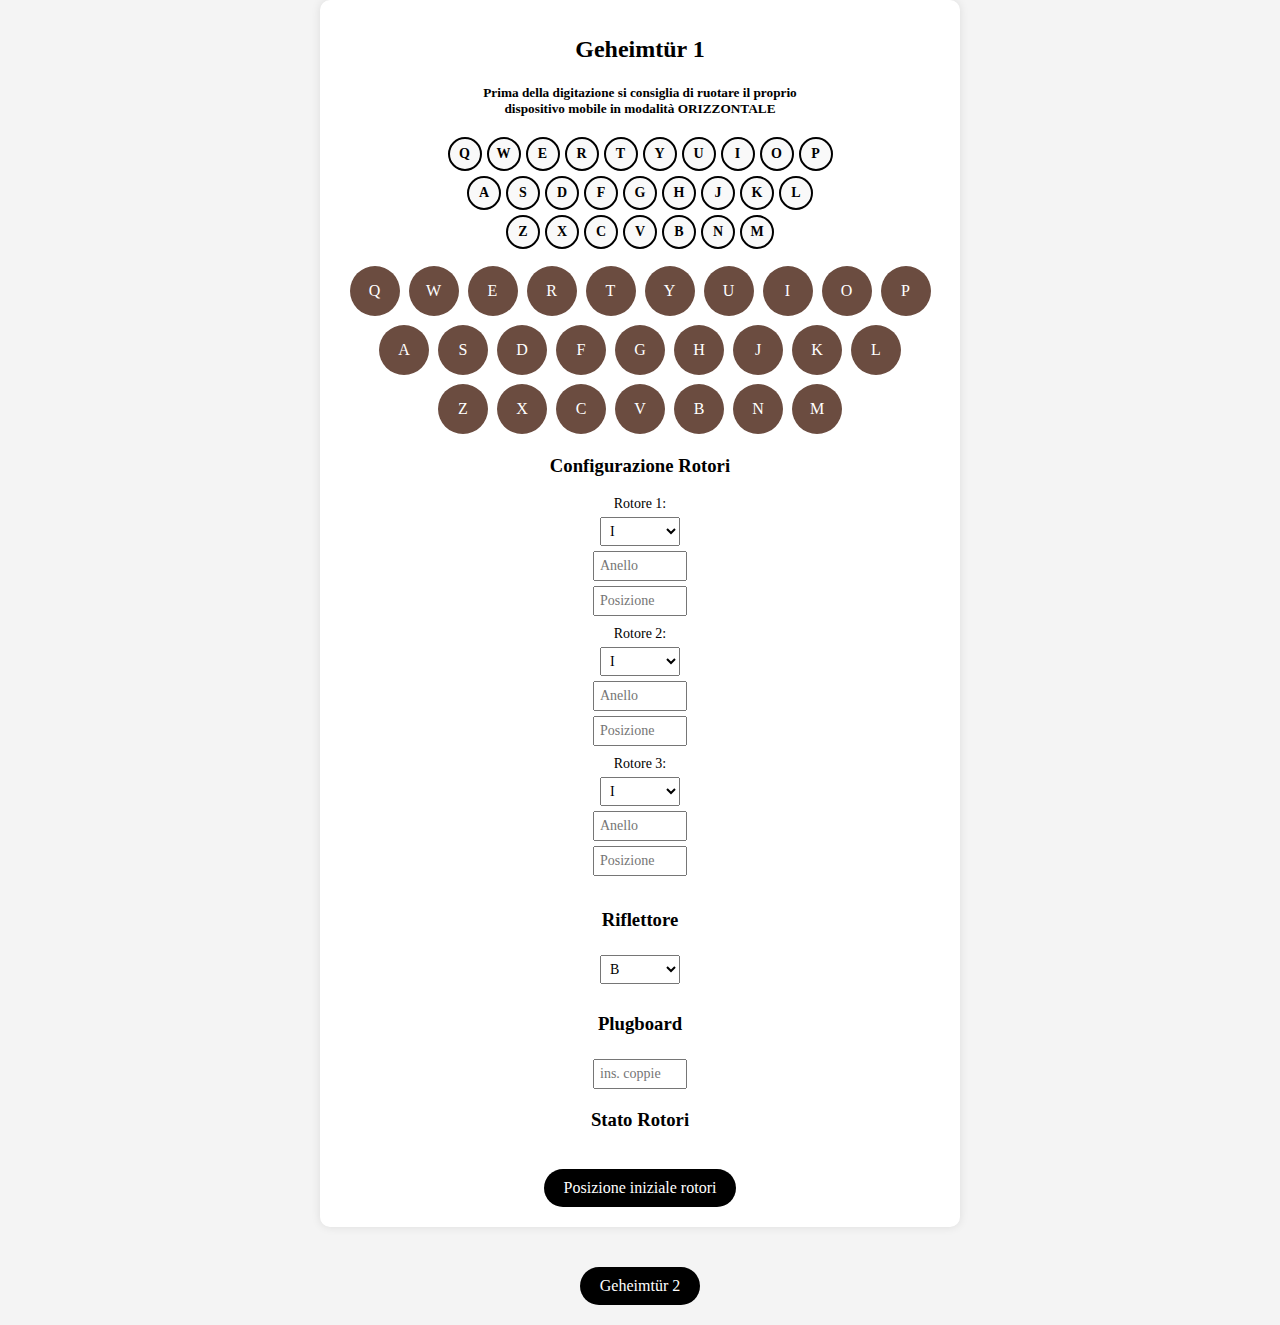
==== index.html @ ee452839 "Update index.html" ====
<!DOCTYPE html>
<html lang="it">
<head>
    <meta charset="UTF-8">
    <meta name="viewport" content="width=device-width, initial-scale=1.0">
    <title>EN?DECR2nik1v</title>
    <link rel="stylesheet" href="https://fonts.googleapis.com/css2?family=Dancing+Script:wght@400;700&display=swap">
    <link rel="stylesheet" href="styles.css">
</head>
<body>
    <div class="container">
        <h1>Geheimtür 1</h1>
        <h5>Prima della digitazione si consiglia di ruotare il proprio <br> 
        dispositivo mobile in modalità ORIZZONTALE</h5>

        <!-- Tastiera (non cliccabile) -->
        <div class="output-keyboard">
            <div class="row">
                <div class="output-letter" data-letter="Q">Q</div>
                <div class="output-letter" data-letter="W">W</div>
                <div class="output-letter" data-letter="E">E</div>
                <div class="output-letter" data-letter="R">R</div>
                <div class="output-letter" data-letter="T">T</div>
                <div class="output-letter" data-letter="Y">Y</div>
                <div class="output-letter" data-letter="U">U</div>
                <div class="output-letter" data-letter="I">I</div>
                <div class="output-letter" data-letter="O">O</div>
                <div class="output-letter" data-letter="P">P</div>
            </div>
            <div class="row">
                <div class="output-letter" data-letter="A">A</div>
                <div class="output-letter" data-letter="S">S</div>
                <div class="output-letter" data-letter="D">D</div>
                <div class="output-letter" data-letter="F">F</div>
                <div class="output-letter" data-letter="G">G</div>
                <div class="output-letter" data-letter="H">H</div>
                <div class="output-letter" data-letter="J">J</div>
                <div class="output-letter" data-letter="K">K</div>
                <div class="output-letter" data-letter="L">L</div>
            </div>
            <div class="row">
                <div class="output-letter" data-letter="Z">Z</div>
                <div class="output-letter" data-letter="X">X</div>
                <div class="output-letter" data-letter="C">C</div>
                <div class="output-letter" data-letter="V">V</div>
                <div class="output-letter" data-letter="B">B</div>
                <div class="output-letter" data-letter="N">N</div>
                <div class="output-letter" data-letter="M">M</div>
            </div>
        </div>

        <!-- Tastiera (cliccabile) -->
        <div class="input-keyboard">
            <div class="row">
                <button data-letter="Q">Q</button>
                <button data-letter="W">W</button>
                <button data-letter="E">E</button>
                <button data-letter="R">R</button>
                <button data-letter="T">T</button>
                <button data-letter="Y">Y</button>
                <button data-letter="U">U</button>
                <button data-letter="I">I</button>
                <button data-letter="O">O</button>
                <button data-letter="P">P</button>
            </div>
            <div class="row">
                <button data-letter="A">A</button>
                <button data-letter="S">S</button>
                <button data-letter="D">D</button>
                <button data-letter="F">F</button>
                <button data-letter="G">G</button>
                <button data-letter="H">H</button>
                <button data-letter="J">J</button>
                <button data-letter="K">K</button>
                <button data-letter="L">L</button>
            </div>
            <div class="row">
                <button data-letter="Z">Z</button>
                <button data-letter="X">X</button>
                <button data-letter="C">C</button>
                <button data-letter="V">V</button>
                <button data-letter="B">B</button>
                <button data-letter="N">N</button>
                <button data-letter="M">M</button>
            </div>
        </div>

        <!-- Configurazione rotori -->
        <div class="rotor-config">
            <h3>Configurazione Rotori</h3>
            <div class="rotor">
                <label for="rotor1">Rotore 1:</label>
                <select id="rotor1">
                    <option value="I">I</option>
                    <option value="II">II</option>
                    <option value="III">III</option>
                    <option value="IV">IV</option>
                    <option value="V">V</option>
                </select>
                <input type="number" id="ring1" min="0" max="25" placeholder="Anello">
                <input type="text" id="pos1" maxlength="1" placeholder="Posizione">
            </div>
            <div class="rotor">
                <label for="rotor2">Rotore 2:</label>
                <select id="rotor2">
                    <option value="I">I</option>
                    <option value="II">II</option>
                    <option value="III">III</option>
                    <option value="IV">IV</option>
                    <option value="V">V</option>
                </select>
                <input type="number" id="ring2" min="0" max="25" placeholder="Anello">
                <input type="text" id="pos2" maxlength="1" placeholder="Posizione">
            </div>
            <div class="rotor">
                <label for="rotor3">Rotore 3:</label>
                <select id="rotor3">
                    <option value="I">I</option>
                    <option value="II">II</option>
                    <option value="III">III</option>
                    <option value="IV">IV</option>
                    <option value="V">V</option>
                </select>
                <input type="number" id="ring3" min="0" max="25" placeholder="Anello">
                <input type="text" id="pos3" maxlength="1" placeholder="Posizione">
            </div>
        </div>

        <!-- Configurazione del riflettore -->
        <div class="reflector-config">
            <h3>Riflettore</h3>
            <select id="reflector">
                <option value="B">B</option>
                <option value="C">C</option>
                <option value="ThinB">TB</option>
                <option value="ThinC">TC</option>
            </select>
        </div>

        <!-- plugboard -->
        <div class="plugboard-config">
            <h3>Plugboard</h3>
            <input type="text" id="plugboard" placeholder="ins. coppie">
        </div>

        <!-- barra di stato dei rotori -->
        <div class="rotor-state">
            <h3>Stato Rotori</h3>
            <div id="rotorStateDisplay"></div>
        </div>

        <!-- per resettare i rotori allo stato di partenza -->
        <button id="resetRotorsBtn">Posizione iniziale rotori</button>
    </div>

    <script src="enigma.js"></script>
    <script>
        let enigma;

        function initializeEnigma() {
            const rotor1 = new Rotor(
                ROTORS[document.getElementById('rotor1').value].wiring,
                ROTORS[document.getElementById('rotor1').value].notch,
                parseInt(document.getElementById('ring1').value),
                document.getElementById('pos1').value.toUpperCase().charCodeAt(0) - 65
            );
            const rotor2 = new Rotor(
                ROTORS[document.getElementById('rotor2').value].wiring,
                ROTORS[document.getElementById('rotor2').value].notch,
                parseInt(document.getElementById('ring2').value),
                document.getElementById('pos2').value.toUpperCase().charCodeAt(0) - 65
            );
            const rotor3 = new Rotor(
                ROTORS[document.getElementById('rotor3').value].wiring,
                ROTORS[document.getElementById('rotor3').value].notch,
                parseInt(document.getElementById('ring3').value),
                document.getElementById('pos3').value.toUpperCase().charCodeAt(0) - 65
            );

            const reflector = new Reflector(REFLECTORS[document.getElementById('reflector').value]);
            const plugboard = new Plugboard(document.getElementById('plugboard').value.toUpperCase());

            enigma = new ENMC([rotor1, rotor2, rotor3], reflector, plugboard);
        }

        document.querySelectorAll('.input-keyboard button').forEach(button => {
            button.addEventListener('click', () => {
                if (!enigma) initializeEnigma();

                const letter = button.getAttribute('data-letter');
                const encodedLetter = enigma.encodeCharacter(letter);

                // Illumina la lettera della tastiera sopra dio can, ma alla fine è una funz di css
                document.querySelectorAll('.output-letter').forEach(outputLetter => {
                    outputLetter.classList.remove('active');
                    if (outputLetter.getAttribute('data-letter') === encodedLetter) {
                        outputLetter.classList.add('active');
                    }
                });

                // questo coso aggiorna lo stato rotori
                const rotorState = enigma.getState();
                document.getElementById('rotorStateDisplay').textContent = `Rotore 1: ${rotorState[0]}, Rotore 2: ${rotorState[1]}, Rotore 3: ${rotorState[2]}`;
            });
        });

        document.getElementById('resetRotorsBtn').addEventListener('click', () => {
            if (enigma) {
                const positions = [
                    document.getElementById('pos1').value.toUpperCase().charCodeAt(0) - 65,
                    document.getElementById('pos2').value.toUpperCase().charCodeAt(0) - 65,
                    document.getElementById('pos3').value.toUpperCase().charCodeAt(0) - 65
                ];
                enigma.resetRotors(positions);
                const rotorState = enigma.getState();
                document.getElementById('rotorStateDisplay').textContent = `Rotore 1: ${rotorState[0]}, Rotore 2: ${rotorState[1]}, Rotore 3: ${rotorState[2]}`;
            }
        });
    </script>
    <div class="link-button-container">
        <a href="code.html"><button class="link-button">Geheimtür 2</button></a>
    </div>
</body>
</html>


<!-- nik1v -->
---- styles.css ----
body {
  font-family:'Times New Roman', Times, serif;
  background-color: #f4f4f4;
  color: #000000;
  margin: 0;
  padding: 0;
  display: flex;
  justify-content: center;
  align-items: center;
  min-height: 100vh;
}

.container {
  background-color: #fff;
  padding: 20px;
  border-radius: 10px;
  box-shadow: 0 0 10px rgba(0, 0, 0, 0.1);
  width: 90%; 
  max-width: 600px; 
  text-align: center;
}

h1 {
  text-align: center;
  margin-bottom: 20px;
  font-size: 24px; 
}

h5 {
  text-align: center; 
  margin-bottom: 20px; 
}

.output-keyboard, .input-keyboard {
  display: flex;
  flex-direction: column;
  gap: 5px; 
  margin-bottom: 15px;
}

.row {
  display: flex;
  justify-content: center;
  gap: 5px; 
}

.output-letter {
  width: 30px; 
  height: 30px; 
  display: flex;
  justify-content: center;
  align-items: center;
  border: 2px solid #000000;
  border-radius: 50%;
  background-color: #f9f9f9;
  font-size: 14px; 
  font-weight: bold;
  cursor: default;
}

.output-letter.active {
  background-color: #ffe81c;
  color: #000000;
}

.input-keyboard button {
  width: 50px; 
  height: 50px; 
  display: flex;
  justify-content: center;
  align-items: center;
  font-family: 'Times New Roman', Times, serif;
  font-size: 16px; 
  border: none;
  border-radius: 50%;
  background-color: #6b4c40;
  color: #fff;
  cursor: pointer;
  margin: 2px;
}

.input-keyboard button:hover {
  background-color: #c99b55;
}

.rotor-config, .reflector-config, .plugboard-config {
  margin-bottom: 15px;
}

.rotor, .reflector-config, .plugboard-config {
  display: flex;
  flex-direction: column; 
  align-items: center;
  gap: 5px; 
  margin-bottom: 10px;
  font-family: 'Times New Roman', Times, serif;
}

.rotor label, .reflector-config label, .plugboard-config label {
  width: auto; 
  font-size: 14px; 
}

.rotor input, .rotor select, .reflector-config select, .plugboard-config input {
  padding: 5px;
  width: 80px; 
  font-size: 14px; 
  font-family: 'Times New Roman', Times, serif;
}

.rotor-state {
  margin-top: 20px;
  text-align: center;
}

#rotorStateDisplay {
  font-size: 16px;
  font-weight: bold;
  color: #000000;
}
#resetRotorsBtn {
  background-color: #000000;
  color: #ffffff;
  border: none;
  border-radius: 25px;
  padding: 10px 20px;
  font-family: 'Times New Roman', Times, serif;
  font-size: 16px;
  cursor: pointer;
  transition: background-color 0.3s ease;
  margin-top: 20px;
}

#resetRotorsBtn:hover {
  background-color: #333333;
}

@media (max-width: 480px) {
  .container {
    padding: 10px;
  }

  h1 {
    font-size: 20px; 
  }

  .output-letter, .input-keyboard button {
    width: 25px; 
    height: 25px; 
    font-size: 12px; 
    font-family: 'Times New Roman', Times, serif;
  }

  .rotor input, .rotor select, .reflector-config select, .plugboard-config input {
    width: 70px; 
    font-size: 12px; 
    font-family: 'Times New Roman', Times, serif;
  }
}

body {
  display: flex;
  flex-direction: column;
  justify-content: center;
  align-items: center;
  min-height: 100vh;
  margin: 0;
  padding: 0px; 
}

.container {
  background-color: #fff;
  padding: 20px;
  border-radius: 10px;
  box-shadow: 0 0 10px rgba(0, 0, 0, 0.1);
  width: 90%;
  max-width: 600px;
  text-align: center;
  margin-bottom: 20px; 
}

.link-button-container {
  margin-top: auto; 
  text-align: center;
  width: 15%;
  padding: 20px 0; /* serve per spaziare il pulsante eheh*/
}

.link-button {
  background-color: #000000; /* Sfondo nero */
  color: #ffffff; /* Testo bianco */
  border: none;
  border-radius: 25px; /*serve a fare i bordi stondati*/
  padding: 10px 20px;
  font-family: 'Times New Roman', Times, serif;
  font-size: 16px;
  cursor: pointer;
  transition: background-color 0.3s ease;
}

.link-button:hover {
  background-color: #333333; 
}

/*ammetto che css fa proprio cagare. potrò anche ricredermi, ma è super scomodo.. mi farai sapere*/


/* nik1v */
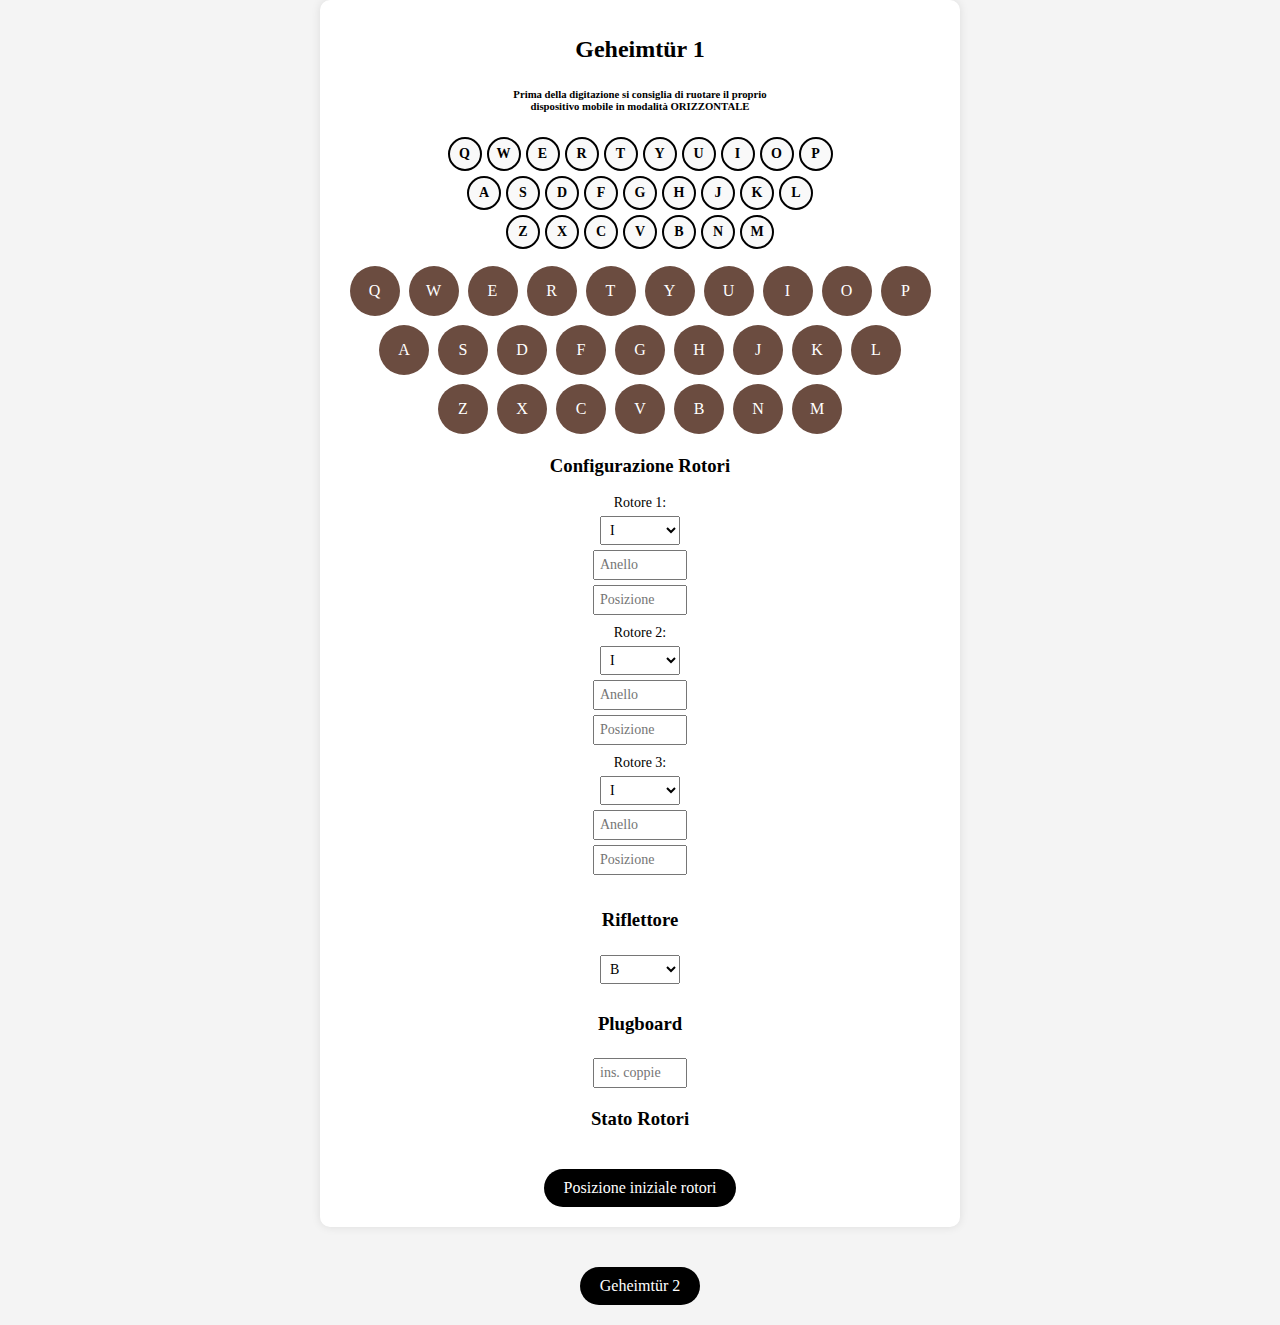
==== commit d22cce74: "Update index.html" ====
--- a/index.html
+++ b/index.html
@@ -10,8 +10,8 @@
 <body>
     <div class="container">
         <h1>Geheimtür 1</h1>
-        <h5>Prima della digitazione si consiglia di ruotare il proprio <br> 
-        dispositivo mobile in modalità ORIZZONTALE</h5>
+        <h6>Prima della digitazione si consiglia di ruotare il proprio <br> 
+        dispositivo mobile in modalità ORIZZONTALE</h6>
 
         <!-- Tastiera (non cliccabile) -->
         <div class="output-keyboard">
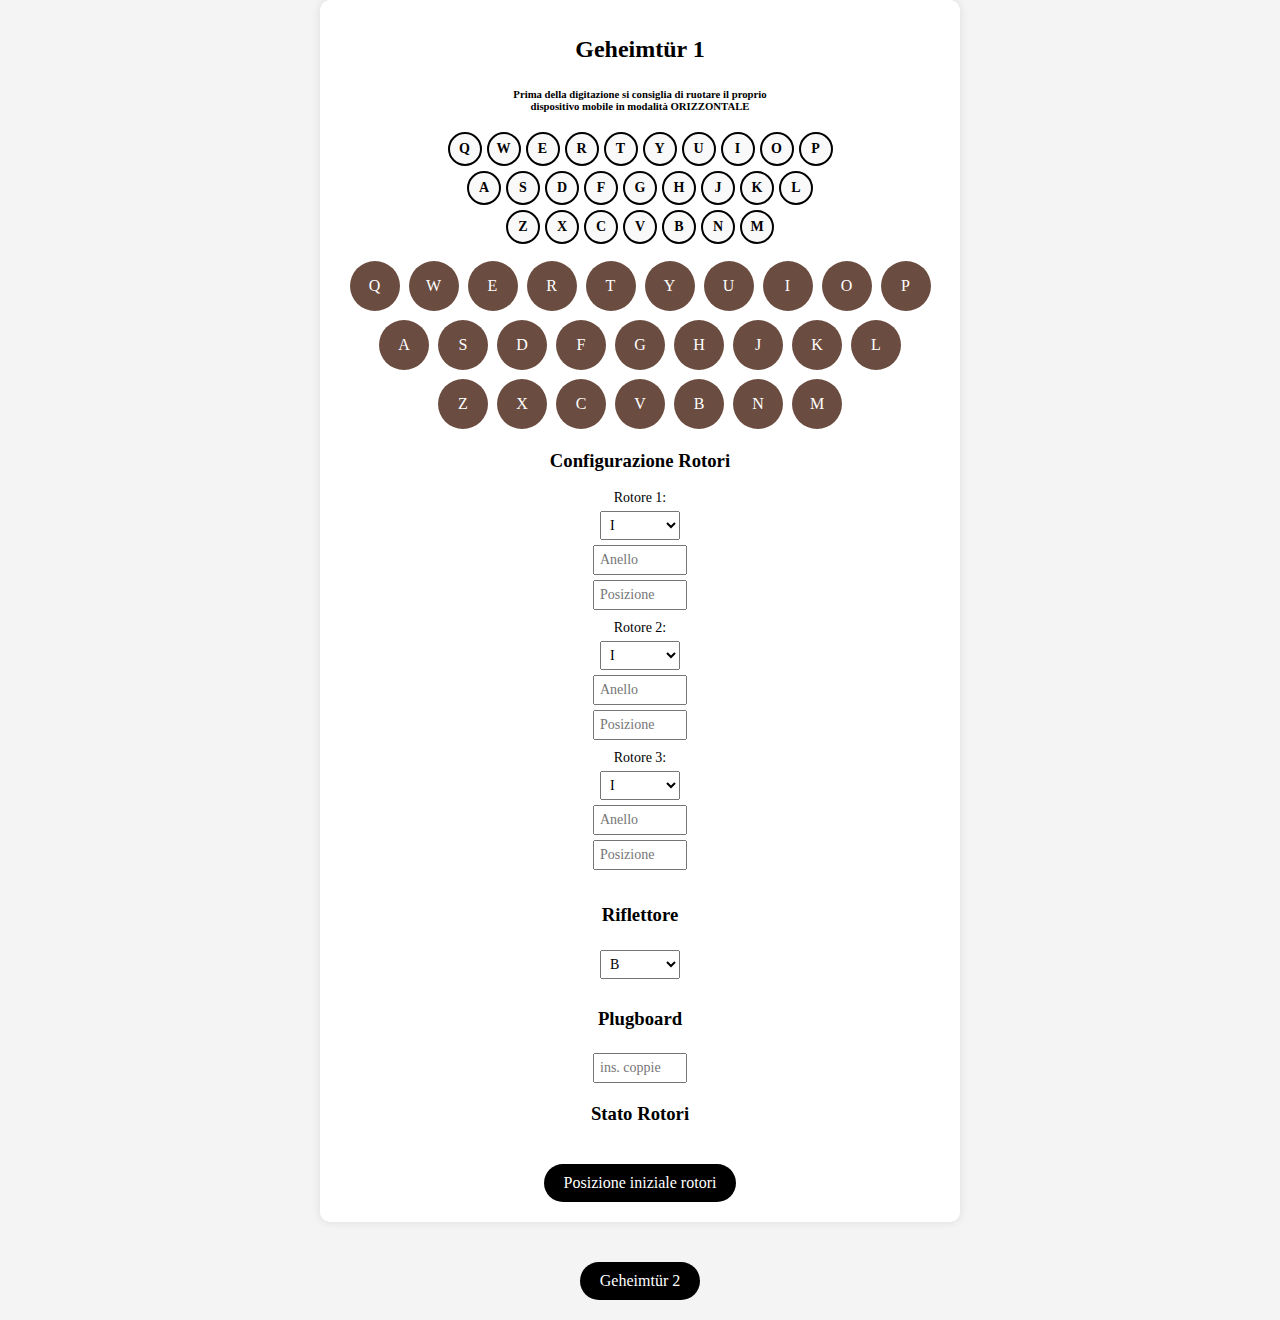
==== commit c1ec2d25: "Update index.html" ====
--- a/index.html
+++ b/index.html
@@ -12,8 +12,8 @@
         <h1>Geheimtür 1</h1>
         <h6>Prima della digitazione si consiglia di ruotare il proprio <br> 
         dispositivo mobile in modalità ORIZZONTALE</h6>
-
-        <!-- Tastiera (non cliccabile) -->
+        
+        <!-- Tastiera (non cliccabile!) -->
         <div class="output-keyboard">
             <div class="row">
                 <div class="output-letter" data-letter="Q">Q</div>
--- a/styles.css
+++ b/styles.css
@@ -26,7 +26,7 @@
   font-size: 24px; 
 }
 
-h5 {
+h6 {
   text-align: center; 
   margin-bottom: 20px; 
 }
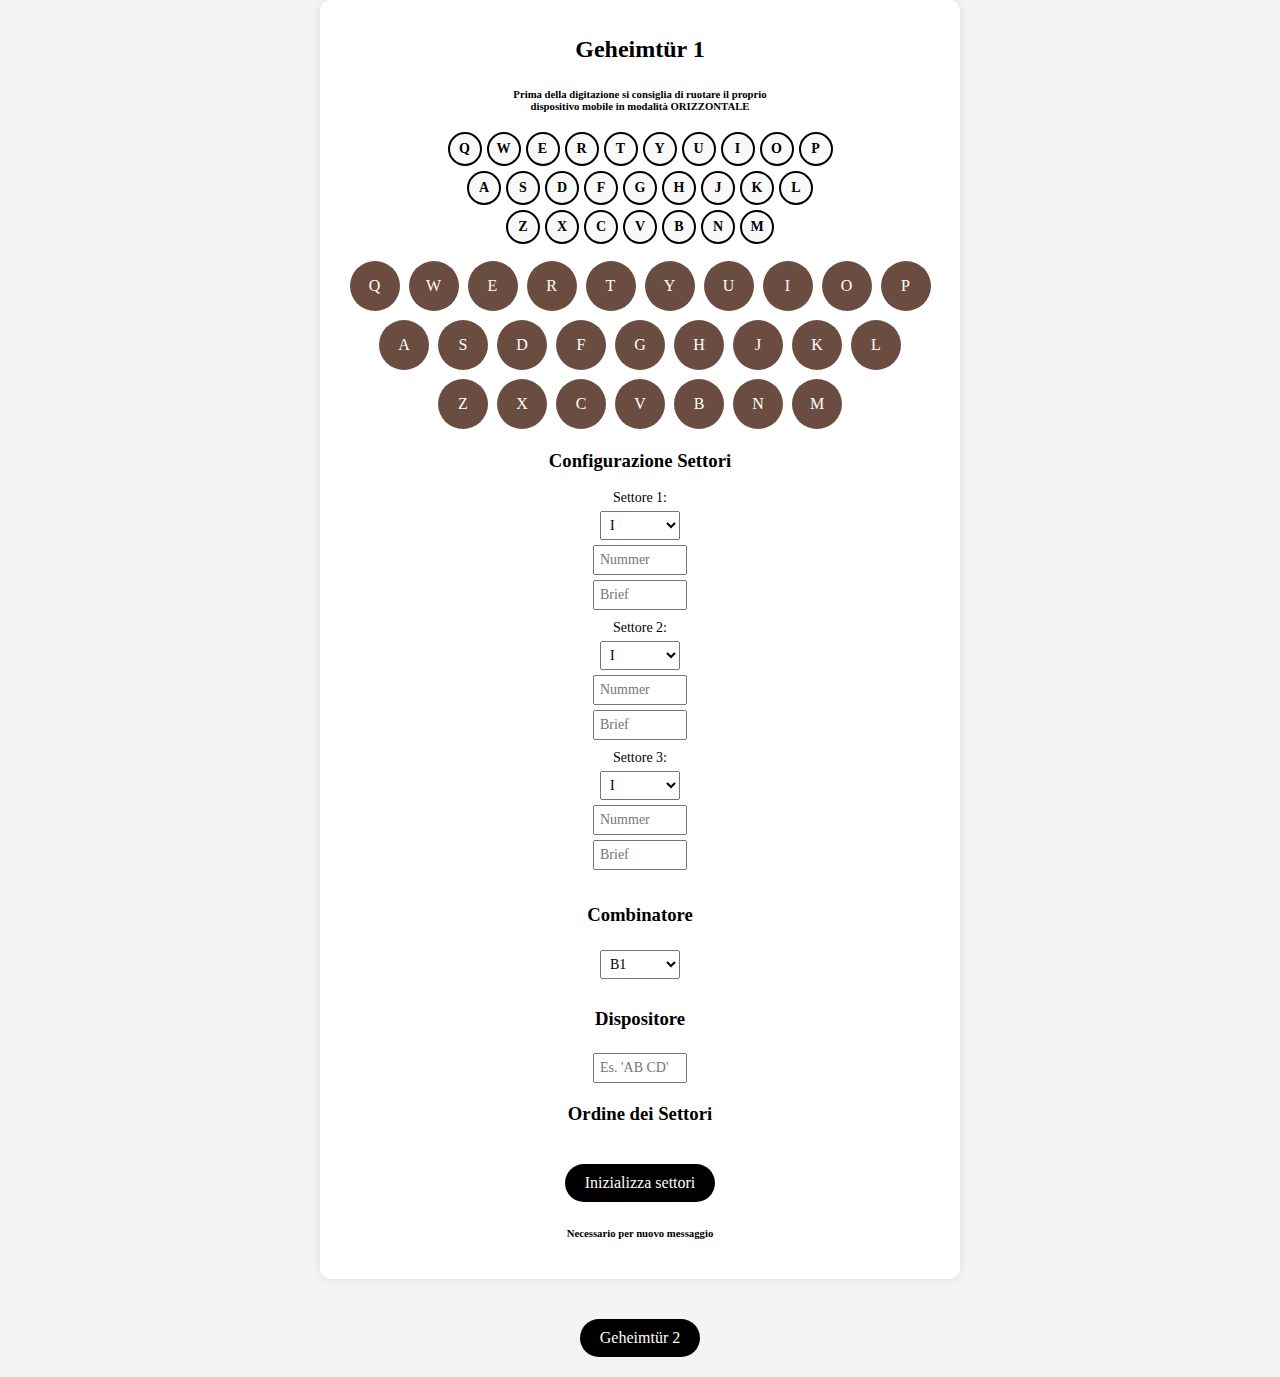
==== commit 5dd64e29: "Update index.html" ====
--- a/index.html
+++ b/index.html
@@ -87,9 +87,9 @@
 
         <!-- Configurazione rotori -->
         <div class="rotor-config">
-            <h3>Configurazione Rotori</h3>
+            <h3>Configurazione Settori</h3>
             <div class="rotor">
-                <label for="rotor1">Rotore 1:</label>
+                <label for="rotor1">Settore 1:</label>
                 <select id="rotor1">
                     <option value="I">I</option>
                     <option value="II">II</option>
@@ -97,11 +97,11 @@
                     <option value="IV">IV</option>
                     <option value="V">V</option>
                 </select>
-                <input type="number" id="ring1" min="0" max="25" placeholder="Anello">
-                <input type="text" id="pos1" maxlength="1" placeholder="Posizione">
+                <input type="number" id="ring1" min="0" max="25" placeholder="Nummer">
+                <input type="text" id="pos1" maxlength="1" placeholder="Brief">
             </div>
             <div class="rotor">
-                <label for="rotor2">Rotore 2:</label>
+                <label for="rotor2">Settore 2:</label>
                 <select id="rotor2">
                     <option value="I">I</option>
                     <option value="II">II</option>
@@ -109,11 +109,11 @@
                     <option value="IV">IV</option>
                     <option value="V">V</option>
                 </select>
-                <input type="number" id="ring2" min="0" max="25" placeholder="Anello">
-                <input type="text" id="pos2" maxlength="1" placeholder="Posizione">
+                <input type="number" id="ring2" min="0" max="25" placeholder="Nummer">
+                <input type="text" id="pos2" maxlength="1" placeholder="Brief">
             </div>
             <div class="rotor">
-                <label for="rotor3">Rotore 3:</label>
+                <label for="rotor3">Settore 3:</label>
                 <select id="rotor3">
                     <option value="I">I</option>
                     <option value="II">II</option>
@@ -121,36 +121,37 @@
                     <option value="IV">IV</option>
                     <option value="V">V</option>
                 </select>
-                <input type="number" id="ring3" min="0" max="25" placeholder="Anello">
-                <input type="text" id="pos3" maxlength="1" placeholder="Posizione">
+                <input type="number" id="ring3" min="0" max="25" placeholder="Nummer">
+                <input type="text" id="pos3" maxlength="1" placeholder="Brief">
             </div>
         </div>
 
         <!-- Configurazione del riflettore -->
         <div class="reflector-config">
-            <h3>Riflettore</h3>
+            <h3>Combinatore</h3>
             <select id="reflector">
-                <option value="B">B</option>
-                <option value="C">C</option>
-                <option value="ThinB">TB</option>
-                <option value="ThinC">TC</option>
+                <option value="B">B1</option>
+                <option value="C">C1</option>
+                <option value="ThinB">B2</option>
+                <option value="ThinC">C2</option>
             </select>
         </div>
 
         <!-- plugboard -->
         <div class="plugboard-config">
-            <h3>Plugboard</h3>
-            <input type="text" id="plugboard" placeholder="ins. coppie">
+            <h3>Dispositore</h3>
+            <input type="text" id="plugboard" placeholder="Es. 'AB CD'">
         </div>
 
         <!-- barra di stato dei rotori -->
         <div class="rotor-state">
-            <h3>Stato Rotori</h3>
+            <h3>Ordine dei Settori</h3>
             <div id="rotorStateDisplay"></div>
         </div>
 
         <!-- per resettare i rotori allo stato di partenza -->
-        <button id="resetRotorsBtn">Posizione iniziale rotori</button>
+        <button id="resetRotorsBtn">Inizializza settori </button>
+        <h6>Necessario per nuovo messaggio</h6>
     </div>
 
     <script src="enigma.js"></script>
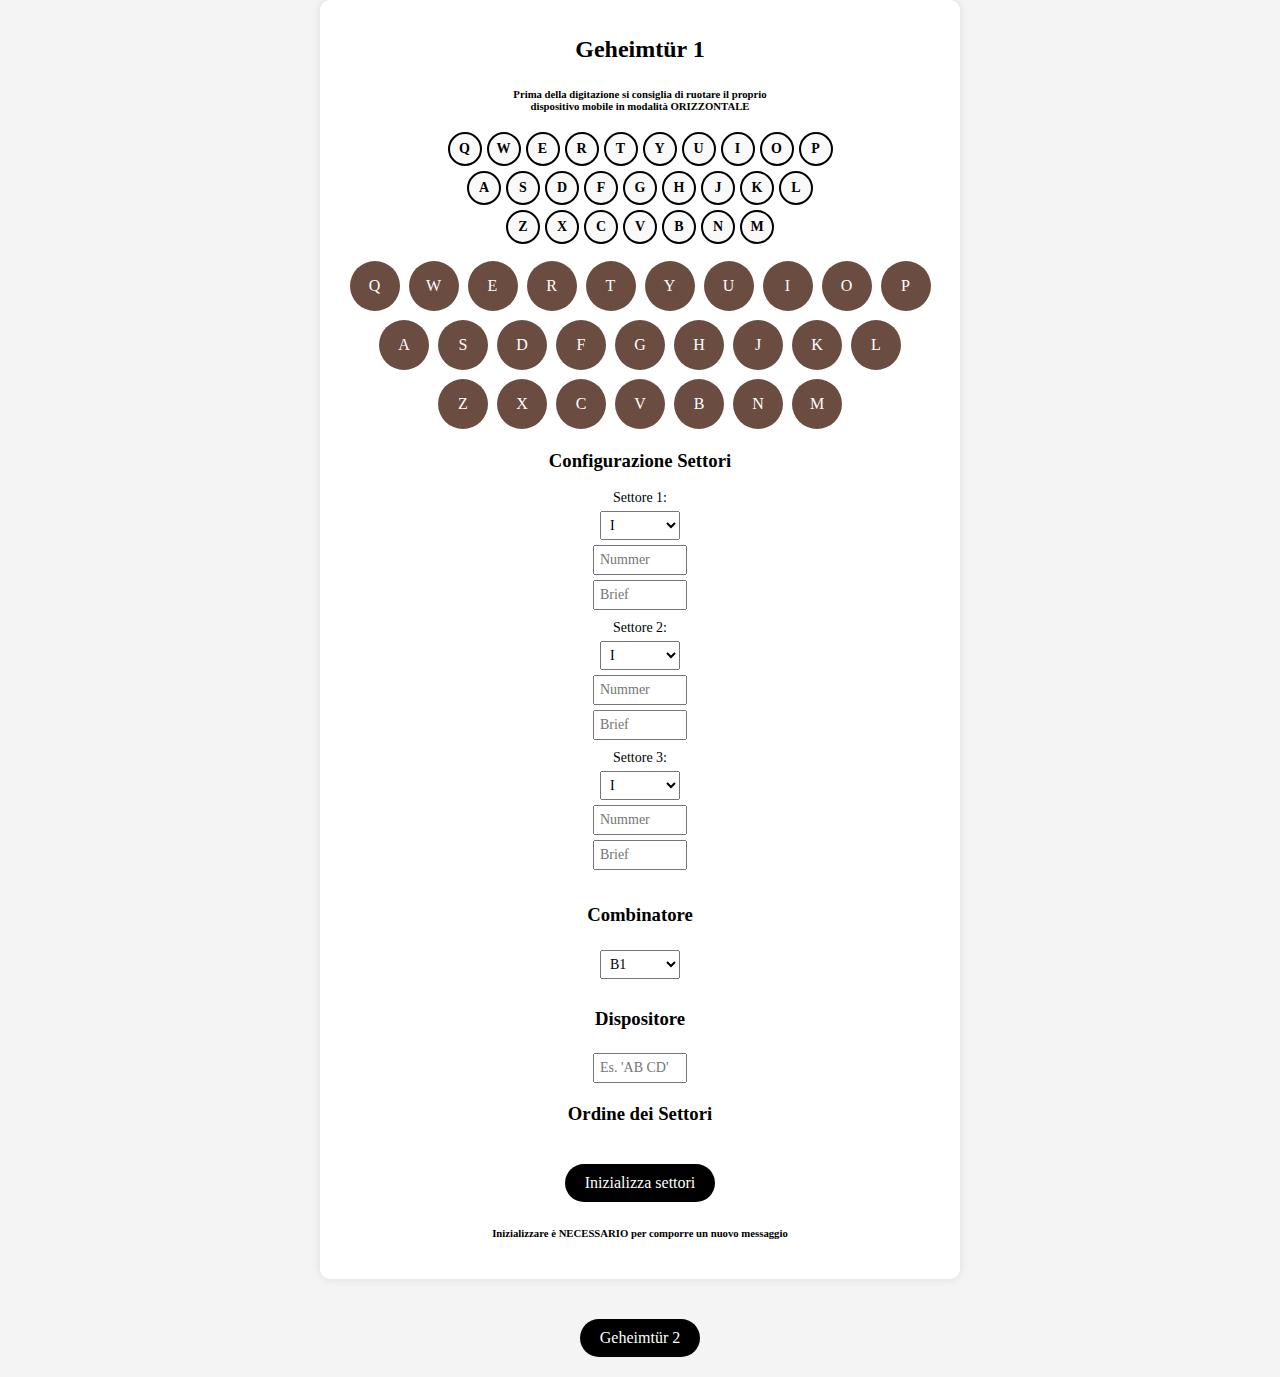
==== commit 147e2a24: "Update index.html" ====
--- a/index.html
+++ b/index.html
@@ -150,8 +150,8 @@
         </div>
 
         <!-- per resettare i rotori allo stato di partenza -->
-        <button id="resetRotorsBtn">Inizializza settori </button>
-        <h6>Necessario per nuovo messaggio</h6>
+        <button id="resetRotorsBtn">Inizializza settori</button>
+        <h6>Inizializzare è NECESSARIO per comporre un nuovo messaggio</h6>
     </div>
 
     <script src="enigma.js"></script>
@@ -201,7 +201,7 @@
 
                 // questo coso aggiorna lo stato rotori
                 const rotorState = enigma.getState();
-                document.getElementById('rotorStateDisplay').textContent = `Rotore 1: ${rotorState[0]}, Rotore 2: ${rotorState[1]}, Rotore 3: ${rotorState[2]}`;
+                document.getElementById('rotorStateDisplay').textContent = `Settore 1: ${rotorState[0]}, Settore 2: ${rotorState[1]}, Settore 3: ${rotorState[2]}`;
             });
         });
 
@@ -214,7 +214,7 @@
                 ];
                 enigma.resetRotors(positions);
                 const rotorState = enigma.getState();
-                document.getElementById('rotorStateDisplay').textContent = `Rotore 1: ${rotorState[0]}, Rotore 2: ${rotorState[1]}, Rotore 3: ${rotorState[2]}`;
+                document.getElementById('rotorStateDisplay').textContent = `Settore 1: ${rotorState[0]}, Settore 2: ${rotorState[1]}, Settore 3: ${rotorState[2]}`;
             }
         });
     </script>
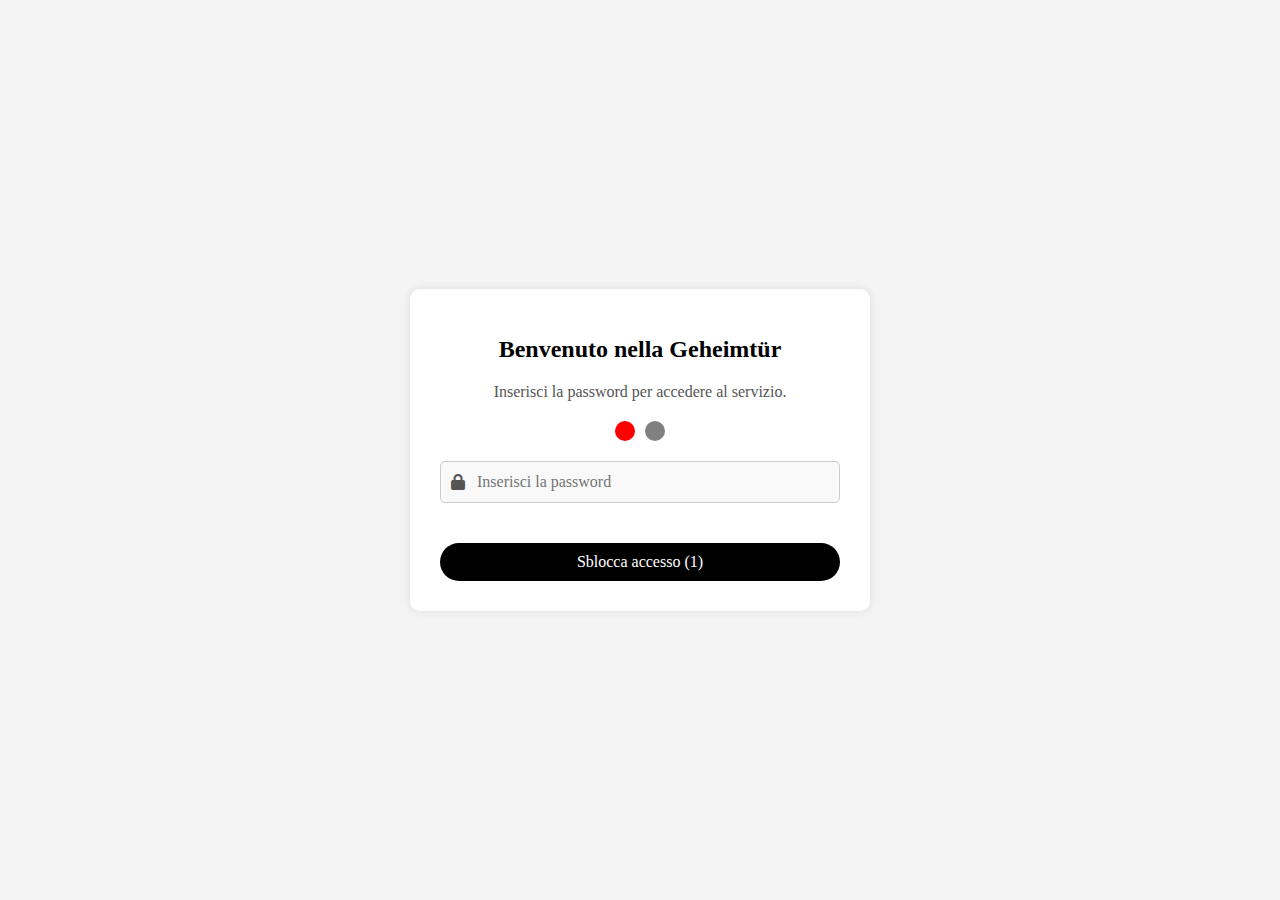
==== commit e07c1f92: "Rimossi file obsoleti, aggiornato il design, aggiunta schermata start" ====
--- a/index.html
+++ b/index.html
@@ -3,226 +3,53 @@
 <head>
     <meta charset="UTF-8">
     <meta name="viewport" content="width=device-width, initial-scale=1.0">
-    <title>EN?DECR2nik1v</title>
-    <link rel="stylesheet" href="https://fonts.googleapis.com/css2?family=Dancing+Script:wght@400;700&display=swap">
-    <link rel="stylesheet" href="styles.css">
+    <title>Benvenuto</title>
+    <link rel="stylesheet" href="startindex.css">
+    <link rel="stylesheet" href="https://cdnjs.cloudflare.com/ajax/libs/font-awesome/6.0.0-beta3/css/all.min.css">
 </head>
 <body>
     <div class="container">
-        <h1>Geheimtür 1</h1>
-        <h6>Prima della digitazione si consiglia di ruotare il proprio <br> 
-        dispositivo mobile in modalità ORIZZONTALE</h6>
+        <h1>Benvenuto nella Geheimtür</h1>
+        <p>Inserisci la password per accedere al servizio.</p>
         
-        <!-- Tastiera (non cliccabile!) -->
-        <div class="output-keyboard">
-            <div class="row">
-                <div class="output-letter" data-letter="Q">Q</div>
-                <div class="output-letter" data-letter="W">W</div>
-                <div class="output-letter" data-letter="E">E</div>
-                <div class="output-letter" data-letter="R">R</div>
-                <div class="output-letter" data-letter="T">T</div>
-                <div class="output-letter" data-letter="Y">Y</div>
-                <div class="output-letter" data-letter="U">U</div>
-                <div class="output-letter" data-letter="I">I</div>
-                <div class="output-letter" data-letter="O">O</div>
-                <div class="output-letter" data-letter="P">P</div>
+        <!-- led -->
+        <div class="led-container">
+            <div class="led-red active"></div>
+            <div class="led-green"></div>
+        </div>
+        
+        <div class="input-group password-input">
+            <i class="fas fa-lock icon"></i>
+            <input type="password" id="passwordInput" placeholder="Inserisci la password">
+        </div>
+        
+        <button id="unlockBtn" class="link-button">Sblocca accesso (1)</button>
+        
+        <!-- mess di avviso -->
+        <p id="warningMessage" style="color: red; display: none;">Il servizio è bloccato. Inserisci la password di sblocco.</p>
+        
+        <!-- 2 fase (che rimane all'inizio nascosta) -->
+        <div id="secondStep" style="display: none;">
+            <h2>Inserisci la combinazione</h2>
+            <div class="combination-lock">
+                <div class="rotella" data-index="0">
+                    <div class="number">0</div>
+                </div>
+                <div class="rotella" data-index="1">
+                    <div class="number">0</div>
+                </div>
+                <div class="rotella" data-index="2">
+                    <div class="number">0</div>
+                </div>
+                <div class="rotella" data-index="3">
+                    <div class="number">0</div>
+                </div>
             </div>
-            <div class="row">
-                <div class="output-letter" data-letter="A">A</div>
-                <div class="output-letter" data-letter="S">S</div>
-                <div class="output-letter" data-letter="D">D</div>
-                <div class="output-letter" data-letter="F">F</div>
-                <div class="output-letter" data-letter="G">G</div>
-                <div class="output-letter" data-letter="H">H</div>
-                <div class="output-letter" data-letter="J">J</div>
-                <div class="output-letter" data-letter="K">K</div>
-                <div class="output-letter" data-letter="L">L</div>
-            </div>
-            <div class="row">
-                <div class="output-letter" data-letter="Z">Z</div>
-                <div class="output-letter" data-letter="X">X</div>
-                <div class="output-letter" data-letter="C">C</div>
-                <div class="output-letter" data-letter="V">V</div>
-                <div class="output-letter" data-letter="B">B</div>
-                <div class="output-letter" data-letter="N">N</div>
-                <div class="output-letter" data-letter="M">M</div>
-            </div>
+            <button id="unlockCombinationBtn" class="link-button">Sblocca</button>
+            <p id="combinationMessage" style="color: red; display: none;">Combinazione errata!</p>
         </div>
-
-        <!-- Tastiera (cliccabile) -->
-        <div class="input-keyboard">
-            <div class="row">
-                <button data-letter="Q">Q</button>
-                <button data-letter="W">W</button>
-                <button data-letter="E">E</button>
-                <button data-letter="R">R</button>
-                <button data-letter="T">T</button>
-                <button data-letter="Y">Y</button>
-                <button data-letter="U">U</button>
-                <button data-letter="I">I</button>
-                <button data-letter="O">O</button>
-                <button data-letter="P">P</button>
-            </div>
-            <div class="row">
-                <button data-letter="A">A</button>
-                <button data-letter="S">S</button>
-                <button data-letter="D">D</button>
-                <button data-letter="F">F</button>
-                <button data-letter="G">G</button>
-                <button data-letter="H">H</button>
-                <button data-letter="J">J</button>
-                <button data-letter="K">K</button>
-                <button data-letter="L">L</button>
-            </div>
-            <div class="row">
-                <button data-letter="Z">Z</button>
-                <button data-letter="X">X</button>
-                <button data-letter="C">C</button>
-                <button data-letter="V">V</button>
-                <button data-letter="B">B</button>
-                <button data-letter="N">N</button>
-                <button data-letter="M">M</button>
-            </div>
-        </div>
-
-        <!-- Configurazione rotori -->
-        <div class="rotor-config">
-            <h3>Configurazione Settori</h3>
-            <div class="rotor">
-                <label for="rotor1">Settore 1:</label>
-                <select id="rotor1">
-                    <option value="I">I</option>
-                    <option value="II">II</option>
-                    <option value="III">III</option>
-                    <option value="IV">IV</option>
-                    <option value="V">V</option>
-                </select>
-                <input type="number" id="ring1" min="0" max="25" placeholder="Nummer">
-                <input type="text" id="pos1" maxlength="1" placeholder="Brief">
-            </div>
-            <div class="rotor">
-                <label for="rotor2">Settore 2:</label>
-                <select id="rotor2">
-                    <option value="I">I</option>
-                    <option value="II">II</option>
-                    <option value="III">III</option>
-                    <option value="IV">IV</option>
-                    <option value="V">V</option>
-                </select>
-                <input type="number" id="ring2" min="0" max="25" placeholder="Nummer">
-                <input type="text" id="pos2" maxlength="1" placeholder="Brief">
-            </div>
-            <div class="rotor">
-                <label for="rotor3">Settore 3:</label>
-                <select id="rotor3">
-                    <option value="I">I</option>
-                    <option value="II">II</option>
-                    <option value="III">III</option>
-                    <option value="IV">IV</option>
-                    <option value="V">V</option>
-                </select>
-                <input type="number" id="ring3" min="0" max="25" placeholder="Nummer">
-                <input type="text" id="pos3" maxlength="1" placeholder="Brief">
-            </div>
-        </div>
-
-        <!-- Configurazione del riflettore -->
-        <div class="reflector-config">
-            <h3>Combinatore</h3>
-            <select id="reflector">
-                <option value="B">B1</option>
-                <option value="C">C1</option>
-                <option value="ThinB">B2</option>
-                <option value="ThinC">C2</option>
-            </select>
-        </div>
-
-        <!-- plugboard -->
-        <div class="plugboard-config">
-            <h3>Dispositore</h3>
-            <input type="text" id="plugboard" placeholder="Es. 'AB CD'">
-        </div>
-
-        <!-- barra di stato dei rotori -->
-        <div class="rotor-state">
-            <h3>Ordine dei Settori</h3>
-            <div id="rotorStateDisplay"></div>
-        </div>
-
-        <!-- per resettare i rotori allo stato di partenza -->
-        <button id="resetRotorsBtn">Inizializza settori</button>
-        <h6>Inizializzare è NECESSARIO per comporre un nuovo messaggio</h6>
     </div>
 
-    <script src="enigma.js"></script>
-    <script>
-        let enigma;
-
-        function initializeEnigma() {
-            const rotor1 = new Rotor(
-                ROTORS[document.getElementById('rotor1').value].wiring,
-                ROTORS[document.getElementById('rotor1').value].notch,
-                parseInt(document.getElementById('ring1').value),
-                document.getElementById('pos1').value.toUpperCase().charCodeAt(0) - 65
-            );
-            const rotor2 = new Rotor(
-                ROTORS[document.getElementById('rotor2').value].wiring,
-                ROTORS[document.getElementById('rotor2').value].notch,
-                parseInt(document.getElementById('ring2').value),
-                document.getElementById('pos2').value.toUpperCase().charCodeAt(0) - 65
-            );
-            const rotor3 = new Rotor(
-                ROTORS[document.getElementById('rotor3').value].wiring,
-                ROTORS[document.getElementById('rotor3').value].notch,
-                parseInt(document.getElementById('ring3').value),
-                document.getElementById('pos3').value.toUpperCase().charCodeAt(0) - 65
-            );
-
-            const reflector = new Reflector(REFLECTORS[document.getElementById('reflector').value]);
-            const plugboard = new Plugboard(document.getElementById('plugboard').value.toUpperCase());
-
-            enigma = new ENMC([rotor1, rotor2, rotor3], reflector, plugboard);
-        }
-
-        document.querySelectorAll('.input-keyboard button').forEach(button => {
-            button.addEventListener('click', () => {
-                if (!enigma) initializeEnigma();
-
-                const letter = button.getAttribute('data-letter');
-                const encodedLetter = enigma.encodeCharacter(letter);
-
-                // Illumina la lettera della tastiera sopra dio can, ma alla fine è una funz di css
-                document.querySelectorAll('.output-letter').forEach(outputLetter => {
-                    outputLetter.classList.remove('active');
-                    if (outputLetter.getAttribute('data-letter') === encodedLetter) {
-                        outputLetter.classList.add('active');
-                    }
-                });
-
-                // questo coso aggiorna lo stato rotori
-                const rotorState = enigma.getState();
-                document.getElementById('rotorStateDisplay').textContent = `Settore 1: ${rotorState[0]}, Settore 2: ${rotorState[1]}, Settore 3: ${rotorState[2]}`;
-            });
-        });
-
-        document.getElementById('resetRotorsBtn').addEventListener('click', () => {
-            if (enigma) {
-                const positions = [
-                    document.getElementById('pos1').value.toUpperCase().charCodeAt(0) - 65,
-                    document.getElementById('pos2').value.toUpperCase().charCodeAt(0) - 65,
-                    document.getElementById('pos3').value.toUpperCase().charCodeAt(0) - 65
-                ];
-                enigma.resetRotors(positions);
-                const rotorState = enigma.getState();
-                document.getElementById('rotorStateDisplay').textContent = `Settore 1: ${rotorState[0]}, Settore 2: ${rotorState[1]}, Settore 3: ${rotorState[2]}`;
-            }
-        });
-    </script>
-    <div class="link-button-container">
-        <a href="code.html"><button class="link-button">Geheimtür 2</button></a>
-    </div>
+    <script src="Scriptindex.js"></script>
 </body>
-</html>
-
-
-<!-- nik1v -->
+</html>--- a/startindex.css
+++ b/startindex.css
@@ -0,0 +1,134 @@
+body {
+    font-family: 'Times New Roman', serif;
+    background-color: #f4f4f4;
+    display: flex;
+    justify-content: center;
+    align-items: center;
+    height: 100vh;
+    margin: 0;
+}
+
+.container {
+    background-color: #fff;
+    padding: 30px;
+    border-radius: 10px;
+    box-shadow: 0 0 10px rgba(0, 0, 0, 0.1);
+    width: 90%;
+    max-width: 400px;
+    text-align: center;
+}
+
+h1 {
+    margin-bottom: 20px;
+    font-size: 24px;
+}
+
+p {
+    margin-bottom: 20px;
+    color: #555;
+}
+
+.led-container {
+    display: flex;
+    justify-content: center;
+    gap: 10px;
+    margin-bottom: 20px;
+}
+
+.led-red, .led-green {
+    width: 20px;
+    height: 20px;
+    border-radius: 50%;
+    background-color: gray;
+}
+
+.led-red.active {
+    background-color: red;
+}
+
+.led-green.active {
+    background-color: green;
+}
+
+.input-group.password-input {
+    display: flex;
+    align-items: center;
+    justify-content: center;
+    margin-bottom: 20px;
+    border: 1px solid #ccc;
+    border-radius: 5px;
+    padding: 10px;
+    background-color: #f9f9f9;
+}
+
+.input-group.password-input .icon {
+    margin-right: 10px;
+    color: #555;
+}
+
+.input-group.password-input input {
+    border: none;
+    outline: none;
+    background: transparent;
+    font-family: 'Times New Roman', serif;
+    font-size: 16px;
+    width: 100%;
+}
+
+.link-button {
+    background-color: #000000;
+    color: #ffffff;
+    border: none;
+    border-radius: 25px;
+    padding: 10px 20px;
+    font-family: 'Times New Roman', serif;
+    font-size: 16px;
+    cursor: pointer;
+    transition: background-color 0.3s ease;
+    width: 100%;
+    margin-top: 20px;
+}
+
+.link-button:hover {
+    background-color: #333333;
+}
+
+#warningMessage {
+    margin-top: 10px;
+    font-size: 14px;
+}
+
+.combination-lock {
+    display: flex;
+    justify-content: center;
+    gap: 10px;
+    margin-bottom: 20px;
+}
+
+.rotella {
+    width: 50px;
+    height: 50px;
+    border: 2px solid #000;
+    border-radius: 10px;
+    display: flex;
+    justify-content: center;
+    align-items: center;
+    font-size: 20px;
+    cursor: pointer;
+    user-select: none;
+    overflow: hidden;
+    position: relative;
+}
+
+.rotella .number {
+    position: absolute;
+    top: 50%;
+    left: 50%;
+    transform: translate(-50%, -50%);
+    transition: transform 0.3s ease;
+}
+
+#combinationMessage {
+    margin-top: 10px;
+    font-size: 14px;
+}